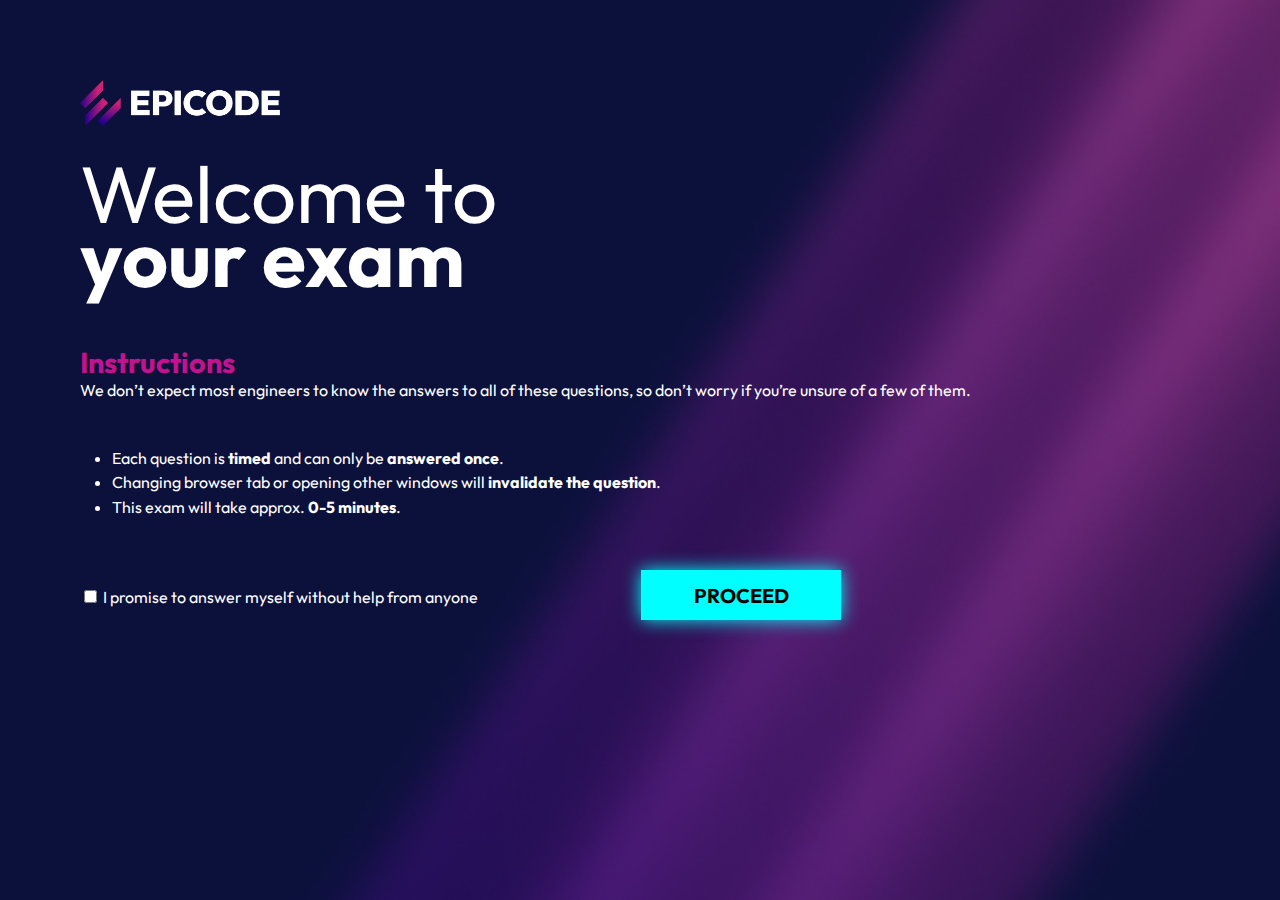
==== index.html @ 79bc7766 "adds css to welcome page" ====
<!DOCTYPE html>
<html lang="en">
  <head>
    <meta charset="UTF-8" />
    <meta name="viewport" content="width=device-width, initial-scale=1.0" />
    <title>Build Week 1</title>
    <link rel="preconnect" href="https://fonts.googleapis.com" />
    <link rel="preconnect" href="https://fonts.gstatic.com" crossorigin />
    <link href="https://fonts.googleapis.com/css2?family=Outfit:wght@100..900&display=swap" rel="stylesheet" />
    <link rel="stylesheet" href="./assets/style.css" />
    <link rel="stylesheet" href="./assets/style-welcome.css" />
  </head>
  <body>
    <header><img src="./assets/epicode_logo.png" alt="logo" /></header>
    <main>
      <div>
        <h1>Welcome to <span class="boldWords">your exam</span></h1>
      </div>
      <div>
        <h3>Instructions</h3>
        <p>We don’t expect most engineers to know the answers to all of these questions, so don’t worry if you’re unsure of a few of them.</p>
      </div>
      <div>
        <ul>
          <li>Each question is <span class="boldWords">timed</span> and can only be <span class="boldWords">answered once</span>.</li>
          <li>Changing browser tab or opening other windows will <span class="boldWords"> invalidate the question</span>.</li>
          <li>This exam will take approx. <span class="boldWords"> 0-5 minutes</span>.</li>
        </ul>
      </div>
    </main>
    <footer>
      <form action="https://google.com">
        <input type="checkbox" id="checkbox" required /> I promise to answer myself without help from anyone <button type="submit">PROCEED</button>
      </form>
    </footer>
  </body>
</html>
---- assets/style.css ----
*,
*::before,
*::after {
  box-sizing: border-box;
}
body {
  margin: 0;
  color: white;
  font-family: "Outfit", sans-serif;
  font-optical-sizing: auto;
  font-style: normal;
  background-image: url("./bg.jpg");
  background-repeat: no-repeat;
  background-size: cover;
}

h1,
h2,
h3,
h4,
h5,
h6,
p {
  margin-top: 0;
}
---- assets/style-welcome.css ----
body {
  margin-inline: 5rem;
  margin-block: 5rem;
  text-align: left;
}

header {
  text-align: left;
}
header img {
  width: 200px;
  height: auto;
  margin-bottom: 2rem;
}

.boldWords {
  font-weight: bold;
}

h1 {
  width: 500px;
  font-weight: 400;
  font-size: 5rem;
  line-height: 4rem;
}

h3 {
  font-weight: bold;
  font-size: 1.8rem;
  color: #c2128d;
  margin: 0;
}
li {
  padding-bottom: 0.3rem;
}
ul {
  padding: 2rem;
}
button {
  width: 200px;
  height: 50px;
  font-family: "Outfit", sans-serif;
  font-optical-sizing: auto;
  font-style: normal;
  font-weight: bold;
  font-size: 20px;
  background-color: #00ffff;
  border: 1px solid #00ffff;
  box-shadow: 0px 0px 18px#00ffff;
  margin-left: 10rem;
}
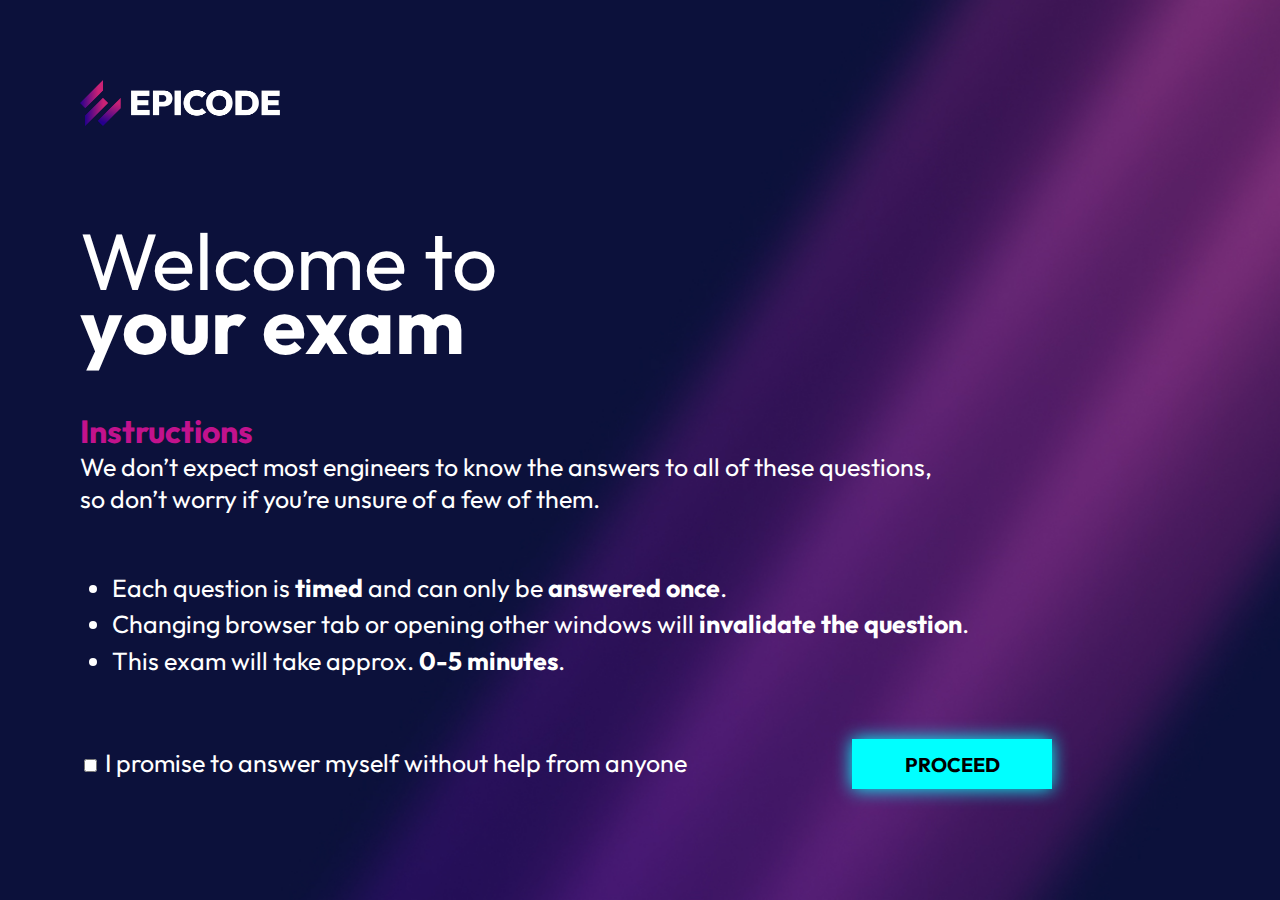
==== commit 5b95bf64: "fixes to css welcome page" ====
--- a/index.html
+++ b/index.html
@@ -18,7 +18,10 @@
       </div>
       <div>
         <h3>Instructions</h3>
-        <p>We don’t expect most engineers to know the answers to all of these questions, so don’t worry if you’re unsure of a few of them.</p>
+        <p>
+          We don’t expect most engineers to know the answers to all of these questions, <br />
+          so don’t worry if you’re unsure of a few of them.
+        </p>
       </div>
       <div>
         <ul>
@@ -29,7 +32,7 @@
       </div>
     </main>
     <footer>
-      <form action="https://google.com">
+      <form action="./QUIZ-App_Requirements.html">
         <input type="checkbox" id="checkbox" required /> I promise to answer myself without help from anyone <button type="submit">PROCEED</button>
       </form>
     </footer>
--- a/assets/style-welcome.css
+++ b/assets/style-welcome.css
@@ -2,6 +2,7 @@
   margin-inline: 5rem;
   margin-block: 5rem;
   text-align: left;
+  font-size: 25px;
 }
 
 header {
@@ -10,7 +11,7 @@
 header img {
   width: 200px;
   height: auto;
-  margin-bottom: 2rem;
+  margin-bottom: 6rem;
 }
 
 .boldWords {
@@ -26,7 +27,7 @@
 
 h3 {
   font-weight: bold;
-  font-size: 1.8rem;
+  font-size: 2rem;
   color: #c2128d;
   margin: 0;
 }
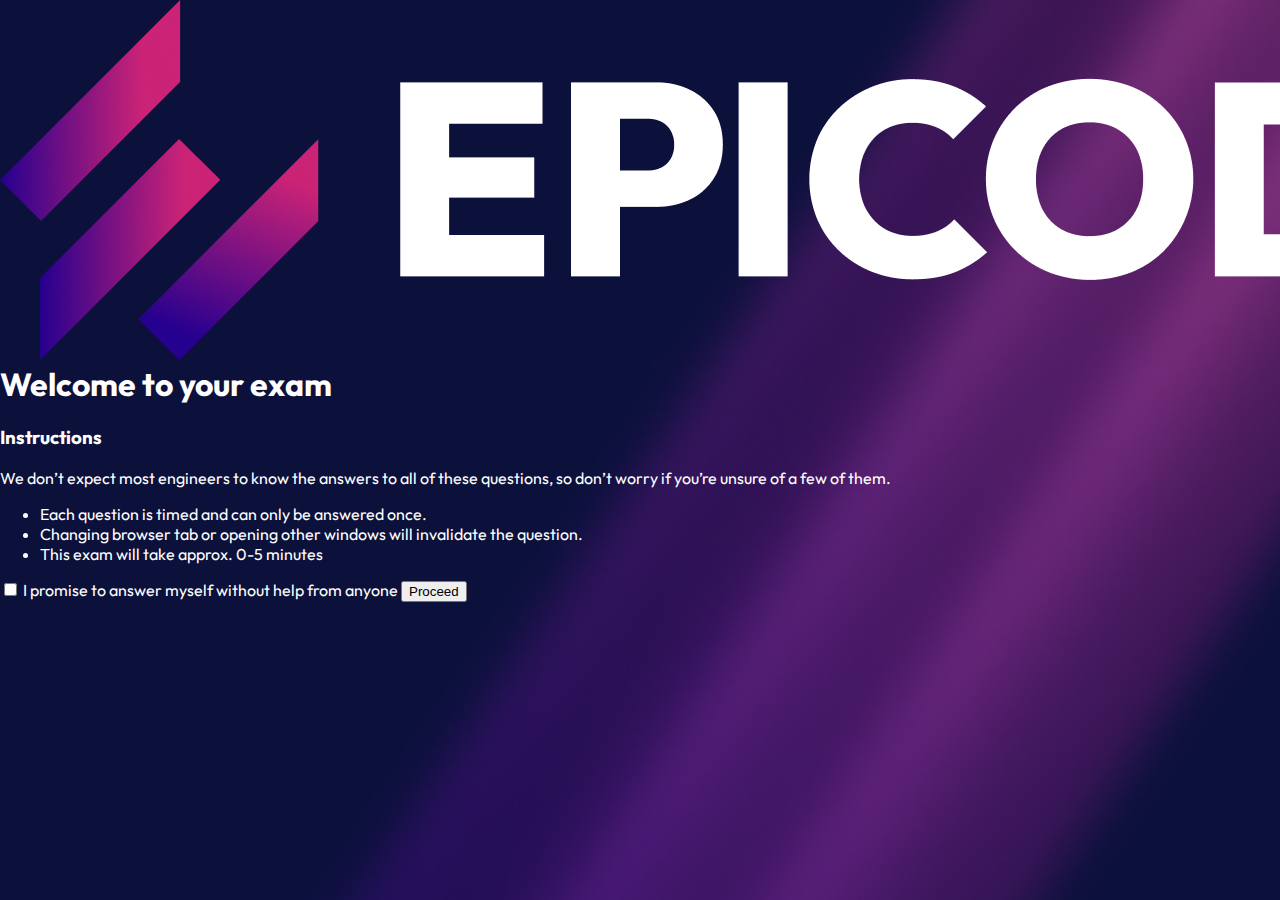
==== commit a9757306: "caricamento domande implementato" ====
--- a/index.html
+++ b/index.html
@@ -8,33 +8,27 @@
     <link rel="preconnect" href="https://fonts.gstatic.com" crossorigin />
     <link href="https://fonts.googleapis.com/css2?family=Outfit:wght@100..900&display=swap" rel="stylesheet" />
     <link rel="stylesheet" href="./assets/style.css" />
-    <link rel="stylesheet" href="./assets/style-welcome.css" />
   </head>
   <body>
     <header><img src="./assets/epicode_logo.png" alt="logo" /></header>
     <main>
       <div>
-        <h1>Welcome to <span class="boldWords">your exam</span></h1>
+        <h1>Welcome to <span>your exam</span></h1>
       </div>
       <div>
         <h3>Instructions</h3>
-        <p>
-          We don’t expect most engineers to know the answers to all of these questions, <br />
-          so don’t worry if you’re unsure of a few of them.
-        </p>
+        <p>We don’t expect most engineers to know the answers to all of these questions, so don’t worry if you’re unsure of a few of them.</p>
       </div>
       <div>
         <ul>
-          <li>Each question is <span class="boldWords">timed</span> and can only be <span class="boldWords">answered once</span>.</li>
-          <li>Changing browser tab or opening other windows will <span class="boldWords"> invalidate the question</span>.</li>
-          <li>This exam will take approx. <span class="boldWords"> 0-5 minutes</span>.</li>
+          <li>Each question is <span>timed</span> and can only be <span>answered once.</span></li>
+          <li>Changing browser tab or opening other windows will <span> invalidate the question</span>.</li>
+          <li>This exam will take approx. <span> 0-5 minutes</span></li>
         </ul>
       </div>
     </main>
     <footer>
-      <form action="./QUIZ-App_Requirements.html">
-        <input type="checkbox" id="checkbox" required /> I promise to answer myself without help from anyone <button type="submit">PROCEED</button>
-      </form>
+      <form><input type="checkbox" /> I promise to answer myself without help from anyone <button type="submit">Proceed</button></form>
     </footer>
   </body>
 </html>
--- a/assets/style.css
+++ b/assets/style.css
@@ -13,6 +13,11 @@
   background-repeat: no-repeat;
   background-size: cover;
 }
+#logo {
+  width: 200px;
+  height: auto;
+  margin-bottom: 6rem;
+}
 
 h1,
 h2,
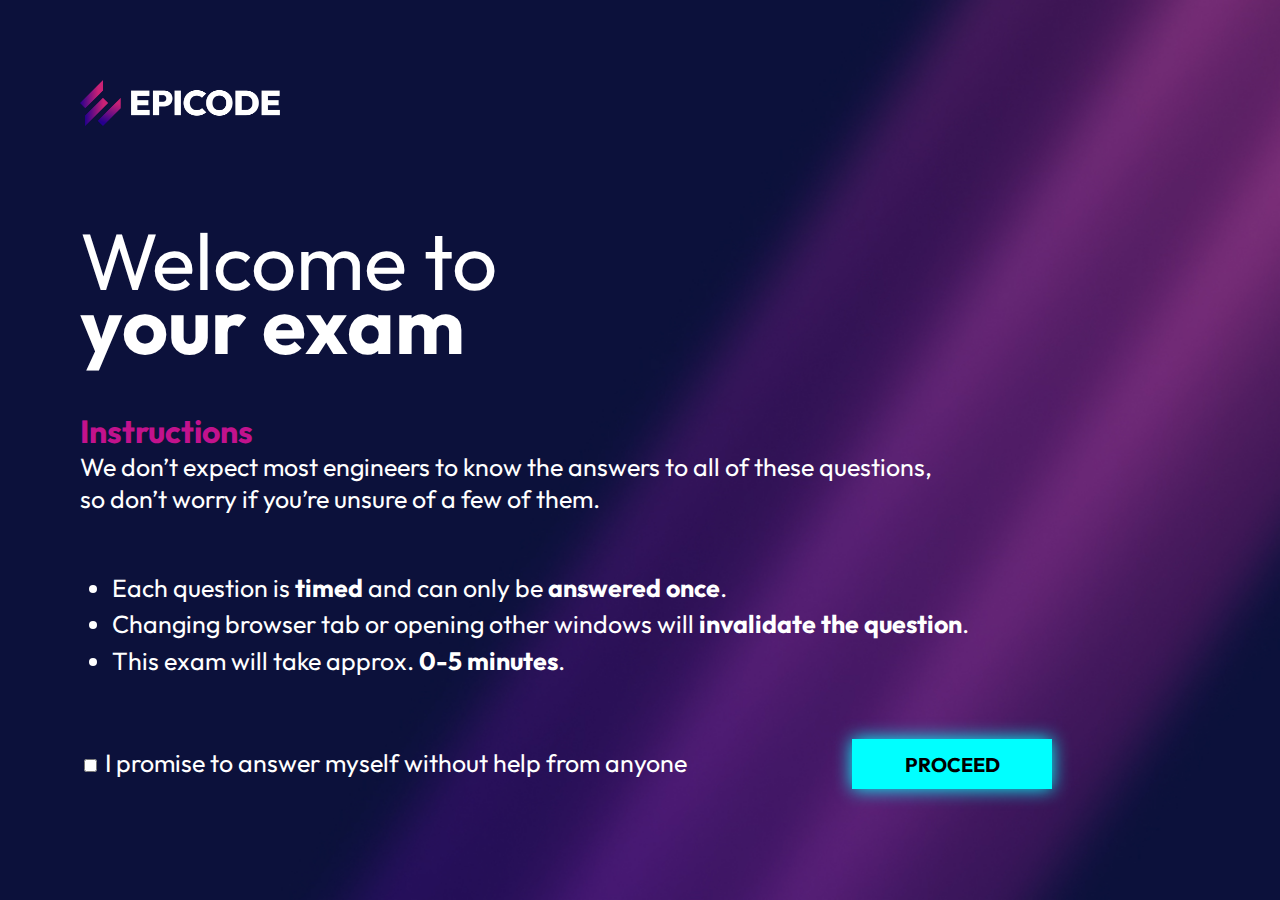
==== commit e7ccc66d: "File index sistemato" ====
--- a/index.html
+++ b/index.html
@@ -8,27 +8,33 @@
     <link rel="preconnect" href="https://fonts.gstatic.com" crossorigin />
     <link href="https://fonts.googleapis.com/css2?family=Outfit:wght@100..900&display=swap" rel="stylesheet" />
     <link rel="stylesheet" href="./assets/style.css" />
+    <link rel="stylesheet" href="./assets/style-welcome.css" />
   </head>
   <body>
-    <header><img src="./assets/epicode_logo.png" alt="logo" /></header>
+    <header><img src="./assets/epicode_logo.png" alt="logo" id="logo" /></header>
     <main>
       <div>
-        <h1>Welcome to <span>your exam</span></h1>
+        <h1>Welcome to <span class="boldWords">your exam</span></h1>
       </div>
       <div>
         <h3>Instructions</h3>
-        <p>We don’t expect most engineers to know the answers to all of these questions, so don’t worry if you’re unsure of a few of them.</p>
+        <p>
+          We don’t expect most engineers to know the answers to all of these questions, <br />
+          so don’t worry if you’re unsure of a few of them.
+        </p>
       </div>
       <div>
         <ul>
-          <li>Each question is <span>timed</span> and can only be <span>answered once.</span></li>
-          <li>Changing browser tab or opening other windows will <span> invalidate the question</span>.</li>
-          <li>This exam will take approx. <span> 0-5 minutes</span></li>
+          <li>Each question is <span class="boldWords">timed</span> and can only be <span class="boldWords">answered once</span>.</li>
+          <li>Changing browser tab or opening other windows will <span class="boldWords"> invalidate the question</span>.</li>
+          <li>This exam will take approx. <span class="boldWords"> 0-5 minutes</span>.</li>
         </ul>
       </div>
     </main>
     <footer>
-      <form><input type="checkbox" /> I promise to answer myself without help from anyone <button type="submit">Proceed</button></form>
+      <form action="./benchmark.html">
+        <input type="checkbox" id="checkbox" required /> I promise to answer myself without help from anyone <button type="submit">PROCEED</button>
+      </form>
     </footer>
   </body>
 </html>
--- a/assets/style.css
+++ b/assets/style.css
@@ -19,6 +19,10 @@
   margin-bottom: 6rem;
 }
 
+header {
+  text-align: left;
+}
+
 h1,
 h2,
 h3,
--- a/assets/style-welcome.css
+++ b/assets/style-welcome.css
@@ -0,0 +1,53 @@
+body {
+  margin-inline: 5rem;
+  margin-block: 5rem;
+  text-align: left;
+  font-size: 25px;
+}
+
+header {
+  text-align: left;
+}
+/* header img {
+  width: 200px;
+  height: auto;
+  margin-bottom: 6rem;
+} */
+
+.boldWords {
+  font-weight: bold;
+}
+
+h1 {
+  width: 500px;
+  font-weight: 400;
+  font-size: 5rem;
+  line-height: 4rem;
+}
+
+h3 {
+  font-weight: bold;
+  font-size: 2rem;
+  color: #c2128d;
+  margin: 0;
+}
+li {
+  padding-bottom: 0.3rem;
+}
+ul {
+  padding: 2rem;
+}
+button {
+  width: 200px;
+  height: 50px;
+  font-family: "Outfit", sans-serif;
+  font-optical-sizing: auto;
+  font-style: normal;
+  font-weight: bold;
+  font-size: 20px;
+  background-color: #00ffff;
+  border: 1px solid #00ffff;
+  box-shadow: 0px 0px 18px#00ffff;
+  margin-left: 10rem;
+  cursor: pointer;
+}
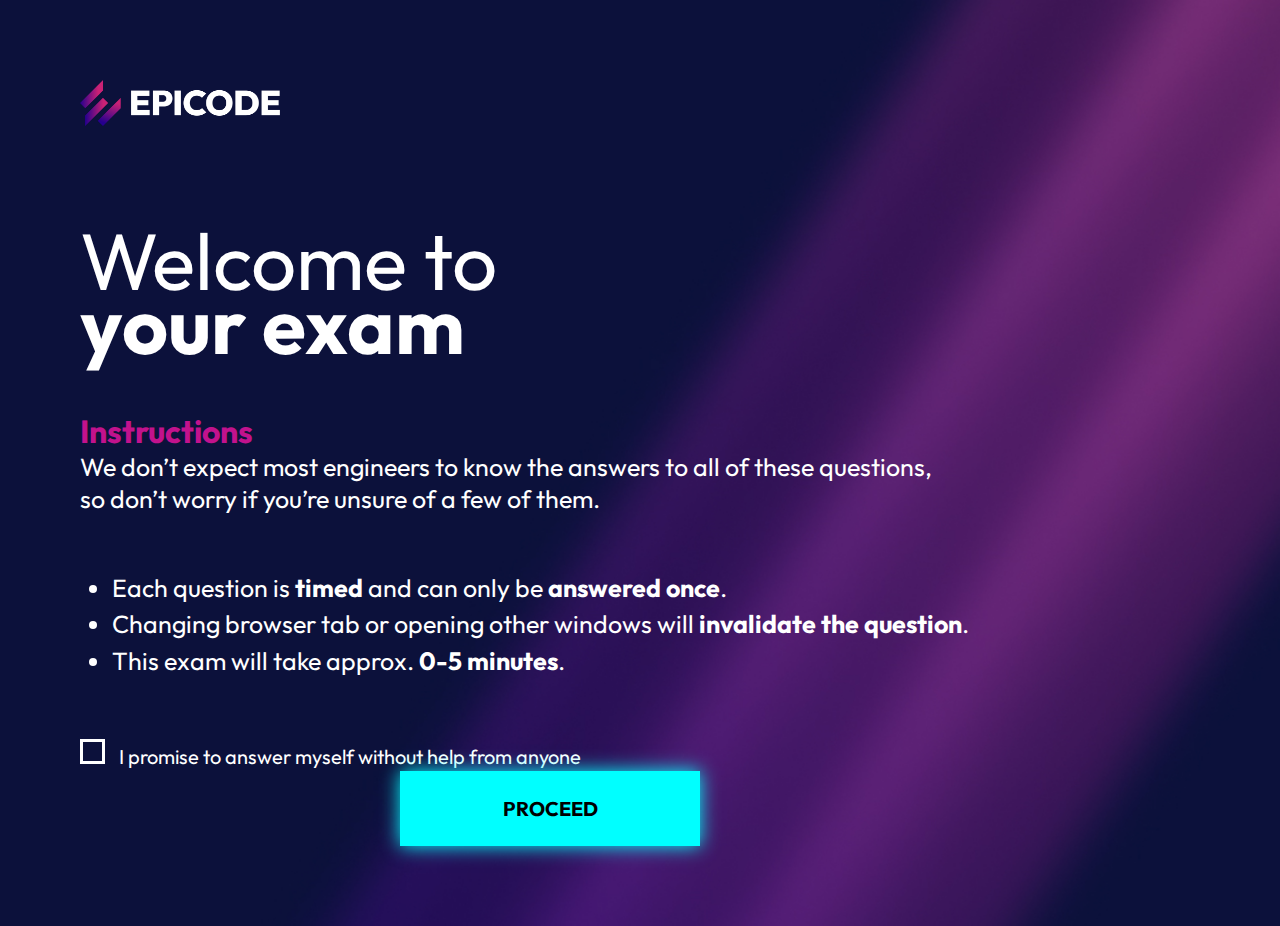
==== commit 22efc549: "fix welcome and feedback" ====
--- a/index.html
+++ b/index.html
@@ -26,15 +26,23 @@
       <div>
         <ul>
           <li>Each question is <span class="boldWords">timed</span> and can only be <span class="boldWords">answered once</span>.</li>
-          <li>Changing browser tab or opening other windows will <span class="boldWords"> invalidate the question</span>.</li>
-          <li>This exam will take approx. <span class="boldWords"> 0-5 minutes</span>.</li>
+          <li>Changing browser tab or opening other windows will <span class="boldWords">invalidate the question</span>.</li>
+          <li>This exam will take approx. <span class="boldWords">0-5 minutes</span>.</li>
         </ul>
       </div>
     </main>
     <footer>
-      <form action="./benchmark.html">
-        <input type="checkbox" id="checkbox" required /> I promise to answer myself without help from anyone <button type="submit">PROCEED</button>
+      <form id="form">
+        <label class="custom-checkbox">
+          <input type="checkbox" id="checkbox" />
+          <span class="checkmark"></span>
+          I promise to answer myself without help from anyone
+        </label>
+        <button type="submit" id="button">PROCEED</button>
       </form>
+
+      <h4 id="condition">You must accept the terms and conditions!</h4>
     </footer>
+    <script src="./scripts/index.js"></script>
   </body>
 </html>
--- a/assets/style-welcome.css
+++ b/assets/style-welcome.css
@@ -38,8 +38,8 @@
   padding: 2rem;
 }
 button {
-  width: 200px;
-  height: 50px;
+  width: 300px;
+  height: 75px;
   font-family: "Outfit", sans-serif;
   font-optical-sizing: auto;
   font-style: normal;
@@ -48,6 +48,52 @@
   background-color: #00ffff;
   border: 1px solid #00ffff;
   box-shadow: 0px 0px 18px#00ffff;
-  margin-left: 10rem;
+  margin-left: 20rem;
   cursor: pointer;
 }
+
+#condition {
+  display: none;
+  margin-top: 1rem;
+  color: #c2128d;
+  font-weight: bold;
+}
+/* Nasconde la checkbox originale */
+.custom-checkbox input {
+  display: none;
+}
+
+.custom-checkbox {
+  display: inline-block;
+  align-items: center;
+  font-size: 20px;
+  cursor: pointer;
+  color: white;
+  font-weight: 400;
+  line-height: 25px;
+}
+
+.checkmark {
+  width: 25px;
+  height: 25px;
+  border: 3px solid white;
+  display: inline-block;
+  margin-right: 10px;
+  background-color: transparent;
+  position: relative; /* Impostiamo il posizionamento relativo */
+}
+
+/* Aggiunge la spunta centrata quando la checkbox è selezionata */
+.custom-checkbox input:checked + .checkmark::before {
+  content: "✔"; /* Carattere spunta */
+  color: white;
+  font-size: 18px;
+  position: absolute;
+  top: 50%;
+  left: 50%;
+  transform: translate(-50%, -50%); /* Centra la spunta */
+}
+
+.custom-checkbox input:checked + .checkmark {
+  background-color: #c2128d;
+}
